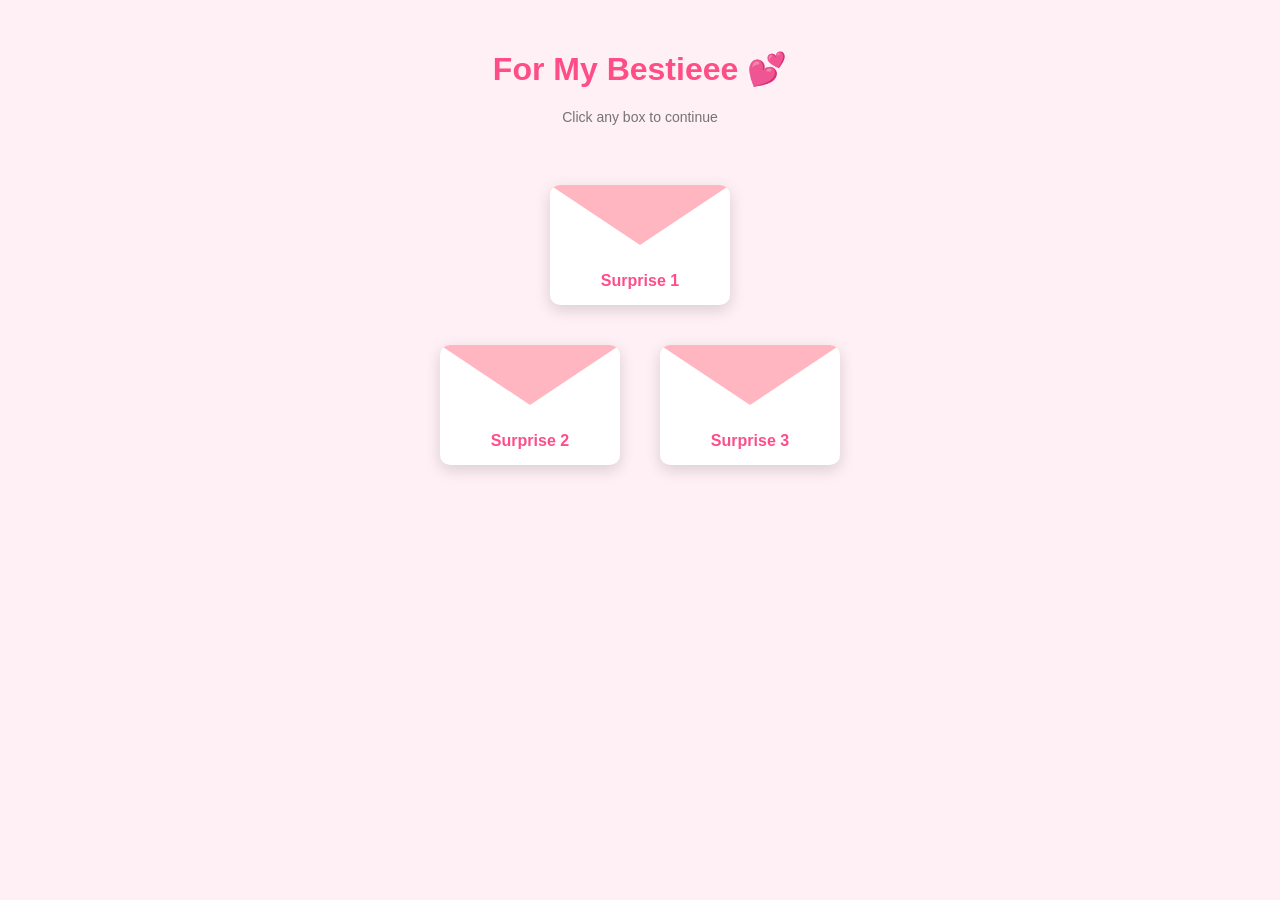
==== index.html @ 9c5128fa "Add files via upload" ====
<!DOCTYPE html>
<html>
<head>
    <title>Vaisiyaa Bday</title>

    <style>
        body {
            font-family: Arial;
            text-align: center;
            background: #fff0f5;
            margin: 0;
        }

        .title {
            margin-top: 50px;
            color: #ff4d88;
        }

        .instruction {
            margin-top: 10px;
            color: #555;
            font-size: 14px;
            opacity: 0.8;
        }

        /* GRID */
        .grid {
            display: grid;
            grid-template-columns: repeat(2, 180px);
            gap: 40px;
            justify-content: center;
            margin-top: 60px;
        }

        /* Center top card */
        .grid .card:nth-child(1) {
            grid-column: span 2;
            justify-self: center;
        }

        /* ENVELOPE */
        .card {
            width: 180px;
            height: 120px;
            background: #fff;
            position: relative;
            border-radius: 10px;
            box-shadow: 0 5px 15px rgba(0,0,0,0.15);
            cursor: pointer;
            overflow: hidden;
            transition: transform 0.3s, box-shadow 0.3s;
        }

        /* Flap */
        .card::before {
            content: "";
            position: absolute;
            top: 0;
            left: 0;
            border-left: 90px solid transparent;
            border-right: 90px solid transparent;
            border-top: 60px solid #ffb6c1;
        }

        /* Text */
        .card span {
            position: absolute;
            bottom: 15px;
            left: 0;
            right: 0;
            color: #ff4d88;
            font-weight: bold;
        }

        /* Hover */
        .card:hover {
            transform: translateY(-8px);
            box-shadow: 0 10px 20px rgba(0,0,0,0.2);
        }
    </style>

</head>

<body>

<h1 class="title">For My Bestieee 💕</h1>
<p class="instruction">Click any box to continue</p>

<div class="grid">

    <div class="card" onclick="goToPage('Surprises/surprise1.html')">
        <span>Surprise 1</span>
    </div>

    <div class="card" onclick="goToPage('Surprises/surprise2.html')">
        <span>Surprise 2</span>
    </div>

    <div class="card" onclick="goToPage('Surprises/surprise3.html')">
        <span>Surprise 3</span>
    </div>

</div>

<script>
function goToPage(page) {
    window.location.href = page;
}
</script>

</body>
</html>
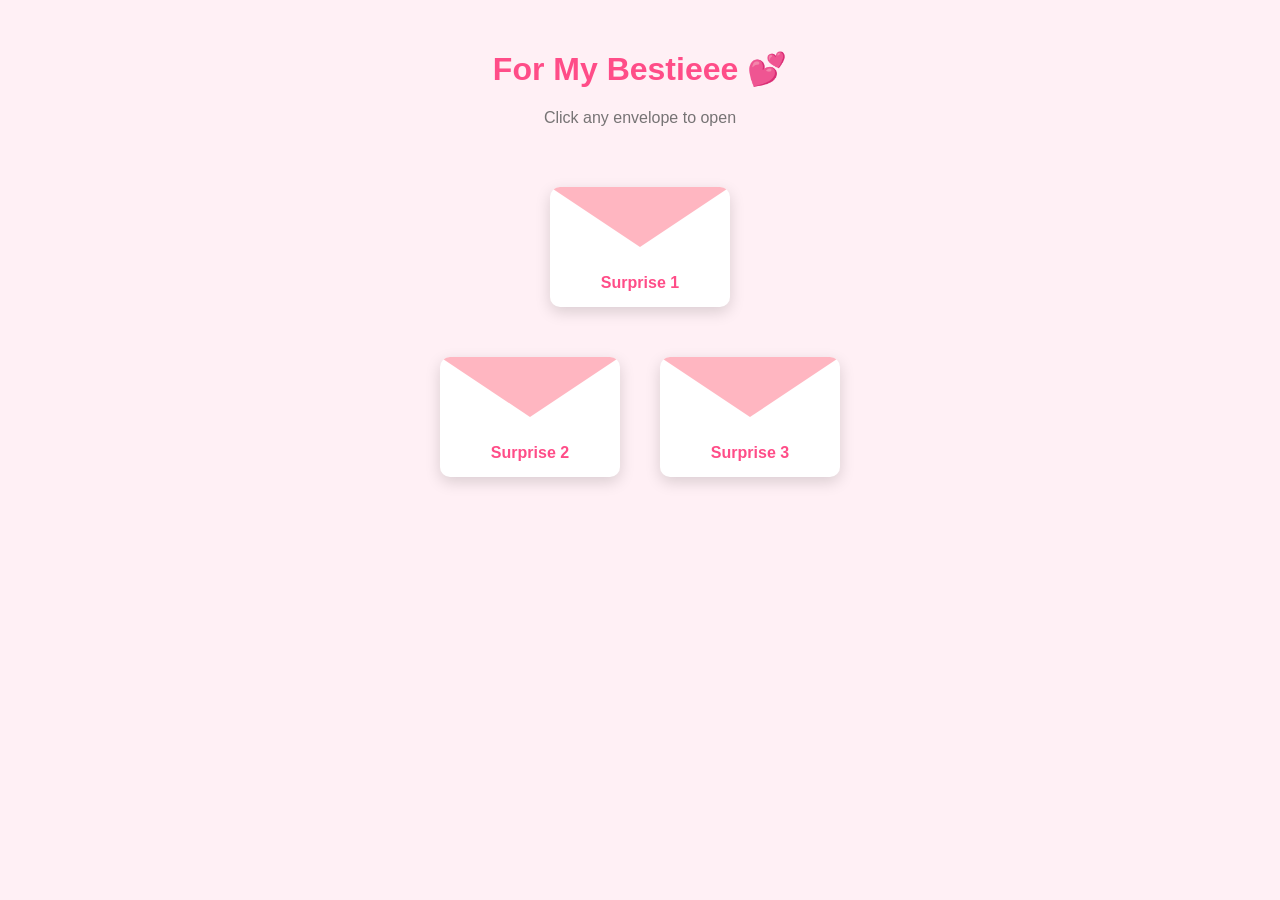
==== commit 7a252f7b: "Add files via upload" ====
--- a/index.html
+++ b/index.html
@@ -2,10 +2,10 @@
 <html>
 <head>
     <title>Vaisiyaa Bday</title>
-
+    <meta name="viewport" content="width=device-width, initial-scale=1.0">
     <style>
         body {
-            font-family: Arial;
+            font-family: Arial, sans-serif;
             text-align: center;
             background: #fff0f5;
             margin: 0;
@@ -14,31 +14,38 @@
         .title {
             margin-top: 50px;
             color: #ff4d88;
+            font-size: 2rem;
         }
 
         .instruction {
             margin-top: 10px;
             color: #555;
-            font-size: 14px;
+            font-size: 1rem;
             opacity: 0.8;
         }
 
-        /* GRID */
+        /* GRID LAYOUT */
         .grid {
             display: grid;
-            grid-template-columns: repeat(2, 180px);
-            gap: 40px;
-            justify-content: center;
-            margin-top: 60px;
+            grid-template-areas:
+                "top"
+                "bottom";
+            justify-items: center;
+            gap: 50px;
+            margin: 60px 20px;
         }
 
-        /* Center top card */
-        .grid .card:nth-child(1) {
-            grid-column: span 2;
-            justify-self: center;
+        .top { grid-area: top; }
+
+        .bottom {
+            grid-area: bottom;
+            display: flex;
+            gap: 40px;
+            flex-wrap: wrap;
+            justify-content: center;
         }
 
-        /* ENVELOPE */
+        /* ENVELOPE STYLE */
         .card {
             width: 180px;
             height: 120px;
@@ -51,7 +58,7 @@
             transition: transform 0.3s, box-shadow 0.3s;
         }
 
-        /* Flap */
+        /* Envelope flap */
         .card::before {
             content: "";
             position: absolute;
@@ -62,44 +69,57 @@
             border-top: 60px solid #ffb6c1;
         }
 
-        /* Text */
-        .card span {
+        /* Text inside */
+        .card a {
             position: absolute;
             bottom: 15px;
             left: 0;
             right: 0;
+            text-decoration: none;
             color: #ff4d88;
             font-weight: bold;
         }
 
-        /* Hover */
+        /* Hover effect */
         .card:hover {
             transform: translateY(-8px);
-            box-shadow: 0 10px 20px rgba(0,0,0,0.2);
+            box-shadow: 0 10px 25px rgba(0,0,0,0.25);
+        }
+
+        /* MEDIA QUERIES */
+        @media (max-width: 768px) {
+            .title { font-size: 1.8rem; }
+            .instruction { font-size: 0.95rem; }
+            .bottom { gap: 30px; }
+        }
+
+        @media (max-width: 480px) {
+            .title { font-size: 1.5rem; margin-top: 30px; }
+            .instruction { font-size: 0.85rem; }
+            .bottom { flex-direction: column; gap: 20px; }
         }
     </style>
-
 </head>
-
 <body>
 
 <h1 class="title">For My Bestieee 💕</h1>
-<p class="instruction">Click any box to continue</p>
+<p class="instruction">Click any envelope to open</p>
 
 <div class="grid">
-
-    <div class="card" onclick="goToPage('Surprises/surprise1.html')">
-        <span>Surprise 1</span>
+    <!-- Top envelope -->
+    <div class="card top" onclick="goToPage('Surprises/surprise1.html')">
+        <a href="#">Surprise 1</a>
     </div>
 
-    <div class="card" onclick="goToPage('Surprises/surprise2.html')">
-        <span>Surprise 2</span>
+    <!-- Bottom envelopes -->
+    <div class="bottom">
+        <div class="card" onclick="goToPage('Surprises/surprise2.html')">
+            <a href="#">Surprise 2</a>
+        </div>
+        <div class="card" onclick="goToPage('Surprises/surprise3.html')">
+            <a href="#">Surprise 3</a>
+        </div>
     </div>
-
-    <div class="card" onclick="goToPage('Surprises/surprise3.html')">
-        <span>Surprise 3</span>
-    </div>
-
 </div>
 
 <script>
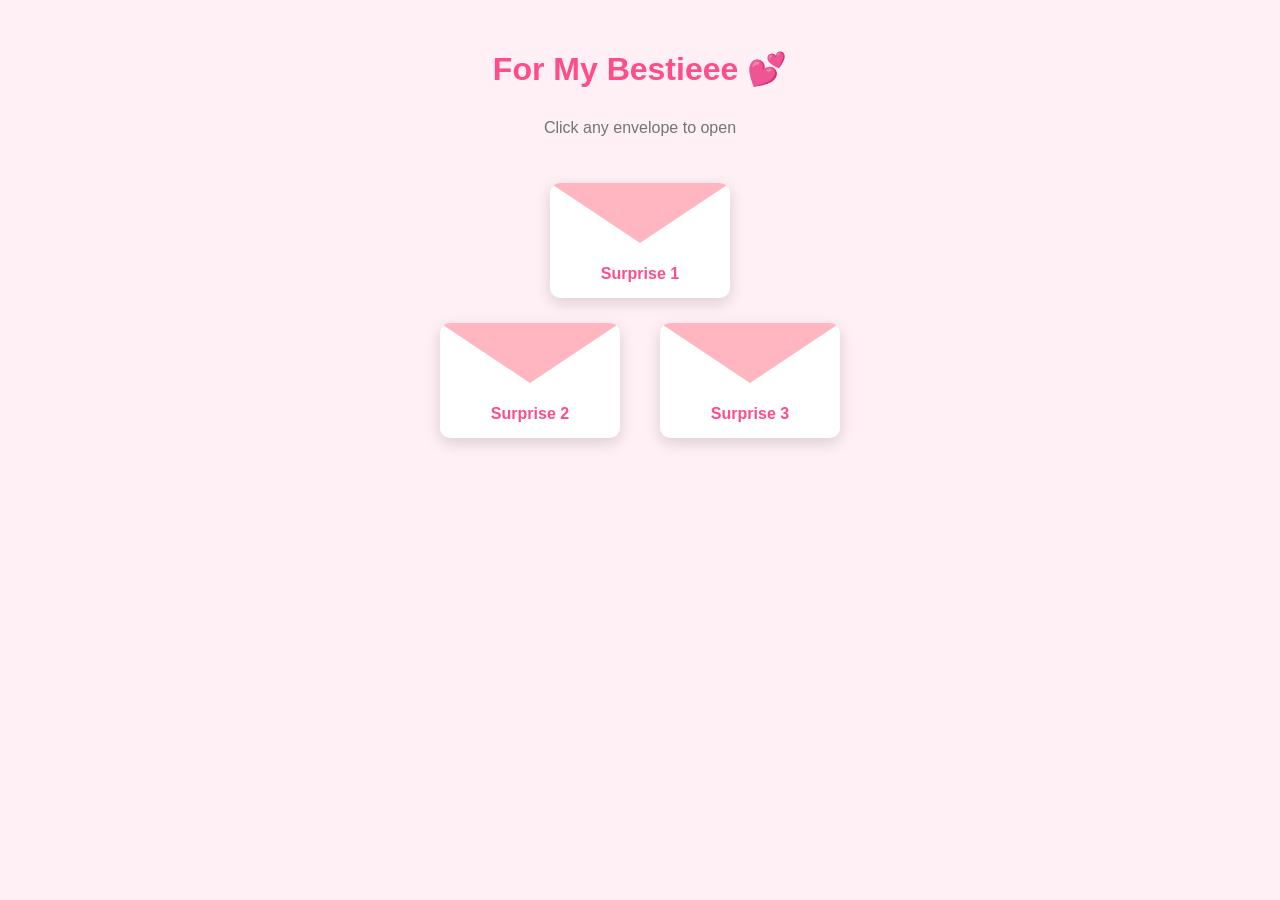
==== commit d936054b: "Update index.html" ====
--- a/index.html
+++ b/index.html
@@ -3,12 +3,18 @@
 <head>
     <title>Vaisiyaa Bday</title>
     <meta name="viewport" content="width=device-width, initial-scale=1.0">
+
     <style>
         body {
             font-family: Arial, sans-serif;
             text-align: center;
             background: #fff0f5;
             margin: 0;
+
+            display: flex;
+            flex-direction: column;
+            align-items: center;
+            height: 100vh;
         }
 
         .title {
@@ -24,37 +30,40 @@
             opacity: 0.8;
         }
 
-        /* GRID LAYOUT */
+        /* MAIN LAYOUT */
         .grid {
-            display: grid;
-            grid-template-areas:
-                "top"
-                "bottom";
-            justify-items: center;
-            gap: 50px;
-            margin: 60px 20px;
+            display: flex;
+            flex-direction: column;
+            align-items: center;
+            gap: 25px; /* equal vertical spacing */
+            margin: 30px 20px;
         }
 
-        .top { grid-area: top; }
-
+        /* Bottom row */
         .bottom {
-            grid-area: bottom;
             display: flex;
-            gap: 40px;
+            justify-content: center;
+            gap: 40px; /* equal spacing between bottom cards */
             flex-wrap: wrap;
-            justify-content: center;
         }
 
-        /* ENVELOPE STYLE */
+        /* CARD STYLE */
         .card {
             width: 180px;
-            height: 120px;
+            height: 100px;
             background: #fff;
             position: relative;
             border-radius: 10px;
             box-shadow: 0 5px 15px rgba(0,0,0,0.15);
             cursor: pointer;
             overflow: hidden;
+
+            display: flex;
+            align-items: flex-end;
+            justify-content: center;
+
+            padding-bottom: 15px;
+
             transition: transform 0.3s, box-shadow 0.3s;
         }
 
@@ -69,57 +78,67 @@
             border-top: 60px solid #ffb6c1;
         }
 
-        /* Text inside */
-        .card a {
-            position: absolute;
-            bottom: 15px;
-            left: 0;
-            right: 0;
-            text-decoration: none;
+        /* Text */
+        .card span {
             color: #ff4d88;
             font-weight: bold;
+            z-index: 1;
         }
 
-        /* Hover effect */
+        /* Hover */
         .card:hover {
             transform: translateY(-8px);
             box-shadow: 0 10px 25px rgba(0,0,0,0.25);
         }
 
-        /* MEDIA QUERIES */
+        /* Responsive */
         @media (max-width: 768px) {
-            .title { font-size: 1.8rem; }
-            .instruction { font-size: 0.95rem; }
-            .bottom { gap: 30px; }
+            .bottom {
+                gap: 30px;
+            }
         }
 
         @media (max-width: 480px) {
-            .title { font-size: 1.5rem; margin-top: 30px; }
-            .instruction { font-size: 0.85rem; }
-            .bottom { flex-direction: column; gap: 20px; }
+            .title {
+                font-size: 1.5rem;
+                margin-top: 30px;
+            }
+
+            .instruction {
+                font-size: 0.85rem;
+            }
+
+            .bottom {
+                flex-direction: column;
+                gap: 25px;
+            }
         }
     </style>
 </head>
+
 <body>
 
 <h1 class="title">For My Bestieee 💕</h1>
 <p class="instruction">Click any envelope to open</p>
 
 <div class="grid">
-    <!-- Top envelope -->
-    <div class="card top" onclick="goToPage('Surprises/surprise1.html')">
-        <a href="#">Surprise 1</a>
+
+    <!-- Top -->
+    <div class="card" onclick="goToPage('Surprises/surprise1.html')">
+        <span>Surprise 1</span>
     </div>
 
-    <!-- Bottom envelopes -->
+    <!-- Bottom -->
     <div class="bottom">
         <div class="card" onclick="goToPage('Surprises/surprise2.html')">
-            <a href="#">Surprise 2</a>
+            <span>Surprise 2</span>
         </div>
+
         <div class="card" onclick="goToPage('Surprises/surprise3.html')">
-            <a href="#">Surprise 3</a>
+            <span>Surprise 3</span>
         </div>
     </div>
+
 </div>
 
 <script>
@@ -129,4 +148,4 @@
 </script>
 
 </body>
-</html>+</html>
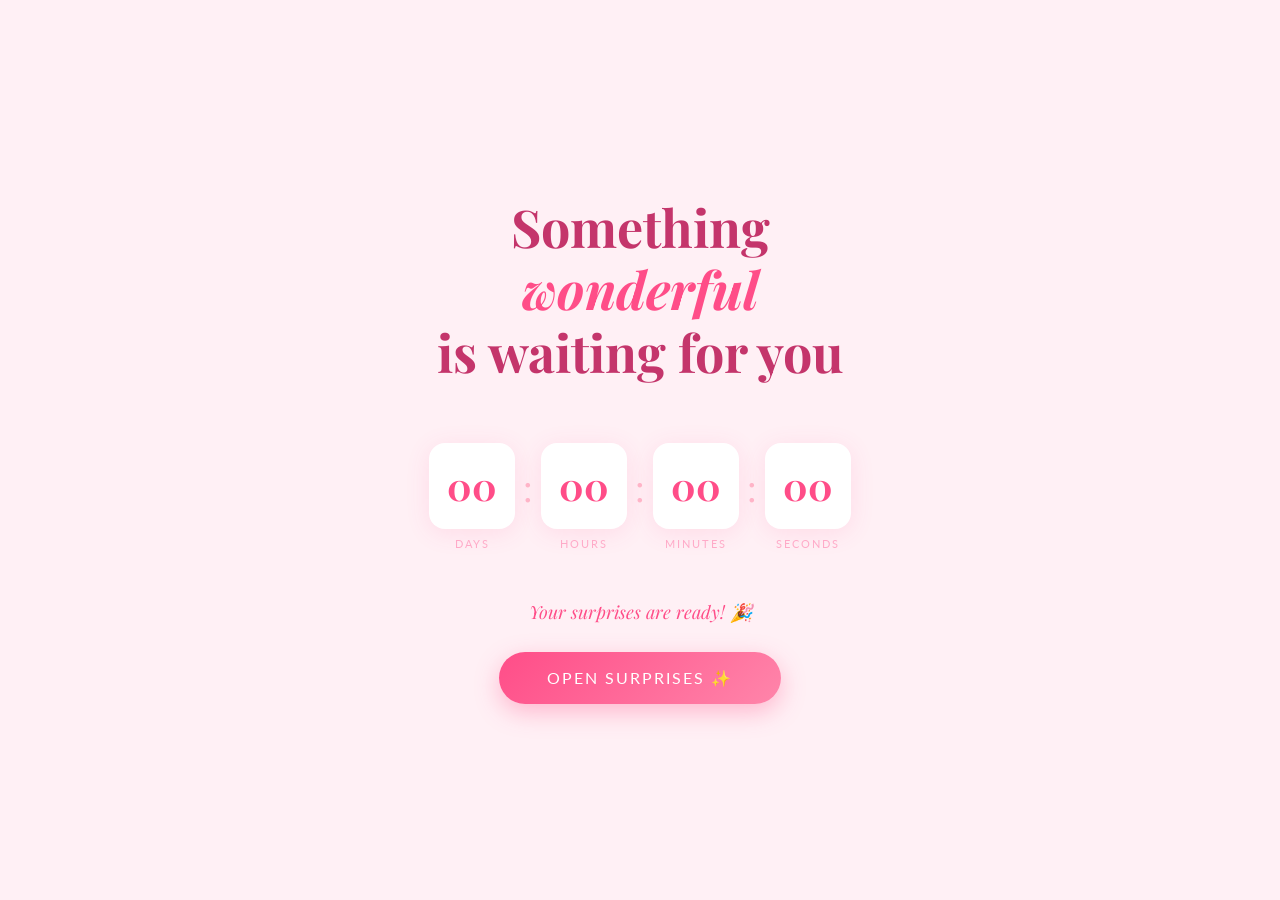
==== commit c59a884a: "Add files via upload" ====
--- a/index.html
+++ b/index.html
@@ -1,151 +1,196 @@
-<!DOCTYPE html>
-<html>
-<head>
-    <title>Vaisiyaa Bday</title>
-    <meta name="viewport" content="width=device-width, initial-scale=1.0">
-
-    <style>
-        body {
-            font-family: Arial, sans-serif;
-            text-align: center;
-            background: #fff0f5;
-            margin: 0;
-
-            display: flex;
-            flex-direction: column;
-            align-items: center;
-            height: 100vh;
-        }
-
-        .title {
-            margin-top: 50px;
-            color: #ff4d88;
-            font-size: 2rem;
-        }
-
-        .instruction {
-            margin-top: 10px;
-            color: #555;
-            font-size: 1rem;
-            opacity: 0.8;
-        }
-
-        /* MAIN LAYOUT */
-        .grid {
-            display: flex;
-            flex-direction: column;
-            align-items: center;
-            gap: 25px; /* equal vertical spacing */
-            margin: 30px 20px;
-        }
-
-        /* Bottom row */
-        .bottom {
-            display: flex;
-            justify-content: center;
-            gap: 40px; /* equal spacing between bottom cards */
-            flex-wrap: wrap;
-        }
-
-        /* CARD STYLE */
-        .card {
-            width: 180px;
-            height: 100px;
-            background: #fff;
-            position: relative;
-            border-radius: 10px;
-            box-shadow: 0 5px 15px rgba(0,0,0,0.15);
-            cursor: pointer;
-            overflow: hidden;
-
-            display: flex;
-            align-items: flex-end;
-            justify-content: center;
-
-            padding-bottom: 15px;
-
-            transition: transform 0.3s, box-shadow 0.3s;
-        }
-
-        /* Envelope flap */
-        .card::before {
-            content: "";
-            position: absolute;
-            top: 0;
-            left: 0;
-            border-left: 90px solid transparent;
-            border-right: 90px solid transparent;
-            border-top: 60px solid #ffb6c1;
-        }
-
-        /* Text */
-        .card span {
-            color: #ff4d88;
-            font-weight: bold;
-            z-index: 1;
-        }
-
-        /* Hover */
-        .card:hover {
-            transform: translateY(-8px);
-            box-shadow: 0 10px 25px rgba(0,0,0,0.25);
-        }
-
-        /* Responsive */
-        @media (max-width: 768px) {
-            .bottom {
-                gap: 30px;
-            }
-        }
-
-        @media (max-width: 480px) {
-            .title {
-                font-size: 1.5rem;
-                margin-top: 30px;
-            }
-
-            .instruction {
-                font-size: 0.85rem;
-            }
-
-            .bottom {
-                flex-direction: column;
-                gap: 25px;
-            }
-        }
-    </style>
-</head>
-
-<body>
-
-<h1 class="title">For My Bestieee 💕</h1>
-<p class="instruction">Click any envelope to open</p>
-
-<div class="grid">
-
-    <!-- Top -->
-    <div class="card" onclick="goToPage('Surprises/surprise1.html')">
-        <span>Surprise 1</span>
-    </div>
-
-    <!-- Bottom -->
-    <div class="bottom">
-        <div class="card" onclick="goToPage('Surprises/surprise2.html')">
-            <span>Surprise 2</span>
-        </div>
-
-        <div class="card" onclick="goToPage('Surprises/surprise3.html')">
-            <span>Surprise 3</span>
-        </div>
-    </div>
-
-</div>
-
-<script>
-function goToPage(page) {
-    window.location.href = page;
-}
-</script>
-
-</body>
-</html>
+<!DOCTYPE html>
+<html>
+<head>
+    <title>Vaisiyaa Bday</title>
+    <meta name="viewport" content="width=device-width, initial-scale=1.0">
+    <link href="https://fonts.googleapis.com/css2?family=Playfair+Display:ital,wght@0,400;0,700;1,400&family=Lato:wght@300;400&display=swap" rel="stylesheet">
+    <style>
+        *, *::before, *::after { box-sizing: border-box; margin: 0; padding: 0; }
+        html, body {
+            height: 100%;
+        }
+        body {
+            font-family: 'Lato', sans-serif;
+            background: #fff0f5;
+            min-height: 100%;
+            min-height: 100svh;
+            display: flex;
+            flex-direction: column;
+            align-items: center;
+            justify-content: center;
+            overflow-x: hidden;
+            overflow-y: auto;
+            position: relative;
+            -webkit-overflow-scrolling: touch;
+        }
+        .petals { position: fixed; top: 0; left: 0; width: 100%; height: 100%; pointer-events: none; z-index: 0; }
+        .petal { position: absolute; opacity: 0; animation: floatDown linear infinite; }
+        @keyframes floatDown {
+            0%   { transform: translateY(-40px) rotate(0deg); opacity: 0; }
+            10%  { opacity: 0.6; }
+            90%  { opacity: 0.4; }
+            100% { transform: translateY(110vh) rotate(360deg); opacity: 0; }
+        }
+        .card {
+            position: relative;
+            z-index: 1;
+            text-align: center;
+            padding: 60px 50px;
+            max-width: 560px;
+            width: 90%;
+            margin: auto;
+        }
+        .eyebrow {
+            font-weight: 300;
+            font-size: 13px;
+            letter-spacing: 4px;
+            text-transform: uppercase;
+            color: #ffaac8;
+            margin-bottom: 16px;
+        }
+        h1 {
+            font-family: 'Playfair Display', serif;
+            font-size: clamp(32px, 6vw, 52px);
+            color: #c4356b;
+            line-height: 1.2;
+            margin-bottom: 60px;
+        }
+        h1 em { font-style: italic; color: #ff4d88; }
+        .subtitle { font-size: 15px; color: #c47; font-weight: 300; margin-bottom: 80px; opacity: 0.8; }
+        .countdown { display: flex; justify-content: center; gap: 8px; margin-bottom: 50px; flex-wrap: nowrap; align-items: center; width: 100%; }
+        .unit { display: flex; flex-direction: column; align-items: center; gap: 8px; }
+        .tile {
+            background: #fff;
+            border-radius: 16px;
+            box-shadow: 0 4px 24px rgba(255,77,136,0.12);
+            width: clamp(60px, 18vw, 86px); height: clamp(60px, 18vw, 86px);
+            display: flex; align-items: center; justify-content: center;
+        }
+        .tile span {
+            font-family: 'Playfair Display', serif;
+            font-size: clamp(24px, 7vw, 38px); font-weight: 700;
+            color: #ff4d88; line-height: 1;
+        }
+        .label { font-size: clamp(9px, 2.2vw, 11px); letter-spacing: 2px; text-transform: uppercase; color: #ffaac8; }
+        .colon { font-family: 'Playfair Display', serif; font-size: clamp(20px, 5vw, 36px); color: #ffb6c9; margin-bottom: 20px; }
+        .lock-msg {
+            display: flex; align-items: center; justify-content: center; gap: 10px;
+            background: rgba(255,180,210,0.2);
+            border: 1px solid rgba(255,150,190,0.35);
+            border-radius: 50px; padding: 12px 28px;
+            color: #c4356b; font-size: 14px; font-weight: 300;
+        }
+        .enter-btn {
+            display: none;
+            background: linear-gradient(135deg, #ff4d88, #ff85aa);
+            color: #fff; border: none;
+            padding: 16px 48px; border-radius: 50px;
+            font-family: 'Lato', sans-serif; font-size: 16px;
+            letter-spacing: 2px; text-transform: uppercase;
+            cursor: pointer;
+            box-shadow: 0 8px 24px rgba(255,77,136,0.35);
+            transition: transform 0.2s, box-shadow 0.2s;
+            text-decoration: none;
+        }
+        .enter-btn:hover { transform: translateY(-3px); box-shadow: 0 12px 30px rgba(255,77,136,0.45); }
+        .unlock-msg {
+            display: none;
+            font-family: 'Playfair Display', serif;
+            font-style: italic; font-size: 18px;
+            color: #ff4d88; margin-bottom: 28px;
+        }
+        .date-hint { margin-top: 28px; font-size: 12px; color: #ffaac8; letter-spacing: 1px; }
+
+
+    </style>
+</head>
+<body>
+
+<div class="petals" id="petals"></div>
+
+<div class="card">
+    <h1>Something <em>wonderful</em><br>is waiting for you</h1>
+
+    <div class="countdown">
+        <div class="unit">
+            <div class="tile"><span id="days">--</span></div>
+            <span class="label">Days</span>
+        </div>
+        <div class="colon">:</div>
+        <div class="unit">
+            <div class="tile"><span id="hours">--</span></div>
+            <span class="label">Hours</span>
+        </div>
+        <div class="colon">:</div>
+        <div class="unit">
+            <div class="tile"><span id="minutes">--</span></div>
+            <span class="label">Minutes</span>
+        </div>
+        <div class="colon">:</div>
+        <div class="unit">
+            <div class="tile"><span id="seconds">--</span></div>
+            <span class="label">Seconds</span>
+        </div>
+    </div>
+
+    <div class="lock-msg" id="lockMsg">🔒 Come back on October 22 to open your surprises</div>
+    <p class="unlock-msg" id="unlockMsg">Your surprises are ready! 🎉</p>
+    <a class="enter-btn" id="enterBtn" href="homepage.html">Open Surprises ✨</a>
+    
+</div>
+
+<script>
+document.addEventListener('DOMContentLoaded', function() {
+    const TARGET = new Date('2026-09-27T00:00:00');
+    function pad(n) { return String(n).padStart(2, '0'); }
+    const els = { days: document.getElementById('days'), hours: document.getElementById('hours'), minutes: document.getElementById('minutes'), seconds: document.getElementById('seconds') };
+    let prev = {};
+    let unlocked = false;
+    let timer = null;
+
+    function unlock() {
+        if (unlocked) return;
+        unlocked = true;
+        if (timer) clearInterval(timer);
+        ['days','hours','minutes','seconds'].forEach(k => els[k].textContent = '00');
+        document.getElementById('lockMsg').style.display = 'none';
+        document.getElementById('unlockMsg').style.display = 'block';
+        document.getElementById('enterBtn').style.display = 'inline-block';
+    }
+
+    function tick() {
+        const diff = TARGET - new Date();
+        if (diff <= 0) { unlock(); return; }
+        const vals = {
+            days: pad(Math.floor(diff / 86400000)),
+            hours: pad(Math.floor((diff % 86400000) / 3600000)),
+            minutes: pad(Math.floor((diff % 3600000) / 60000)),
+            seconds: pad(Math.floor((diff % 60000) / 1000))
+        };
+        for (const key of ['days','hours','minutes','seconds']) {
+            if (vals[key] !== prev[key]) {
+                els[key].textContent = vals[key];
+                prev[key] = vals[key];
+            }
+        }
+    }
+
+    tick();
+    timer = setInterval(tick, 1000);
+
+    const petalContainer = document.getElementById('petals');
+    const symbols = ['🌸','🌹','🌷','🪷','💐'];
+    for (let i = 0; i < 18; i++) {
+        const p = document.createElement('div');
+        p.className = 'petal';
+        p.textContent = symbols[i % symbols.length];
+        p.style.left = (Math.random() * 100) + 'vw';
+        p.style.fontSize = (14 + Math.random() * 14) + 'px';
+        p.style.animationDuration = (10 + Math.random() * 4) + 's';
+        p.style.animationDelay = (i * (18 / 18)) + 's';
+        petalContainer.appendChild(p);
+    }
+}); // end DOMContentLoaded
+</script>
+</body>
+</html>
